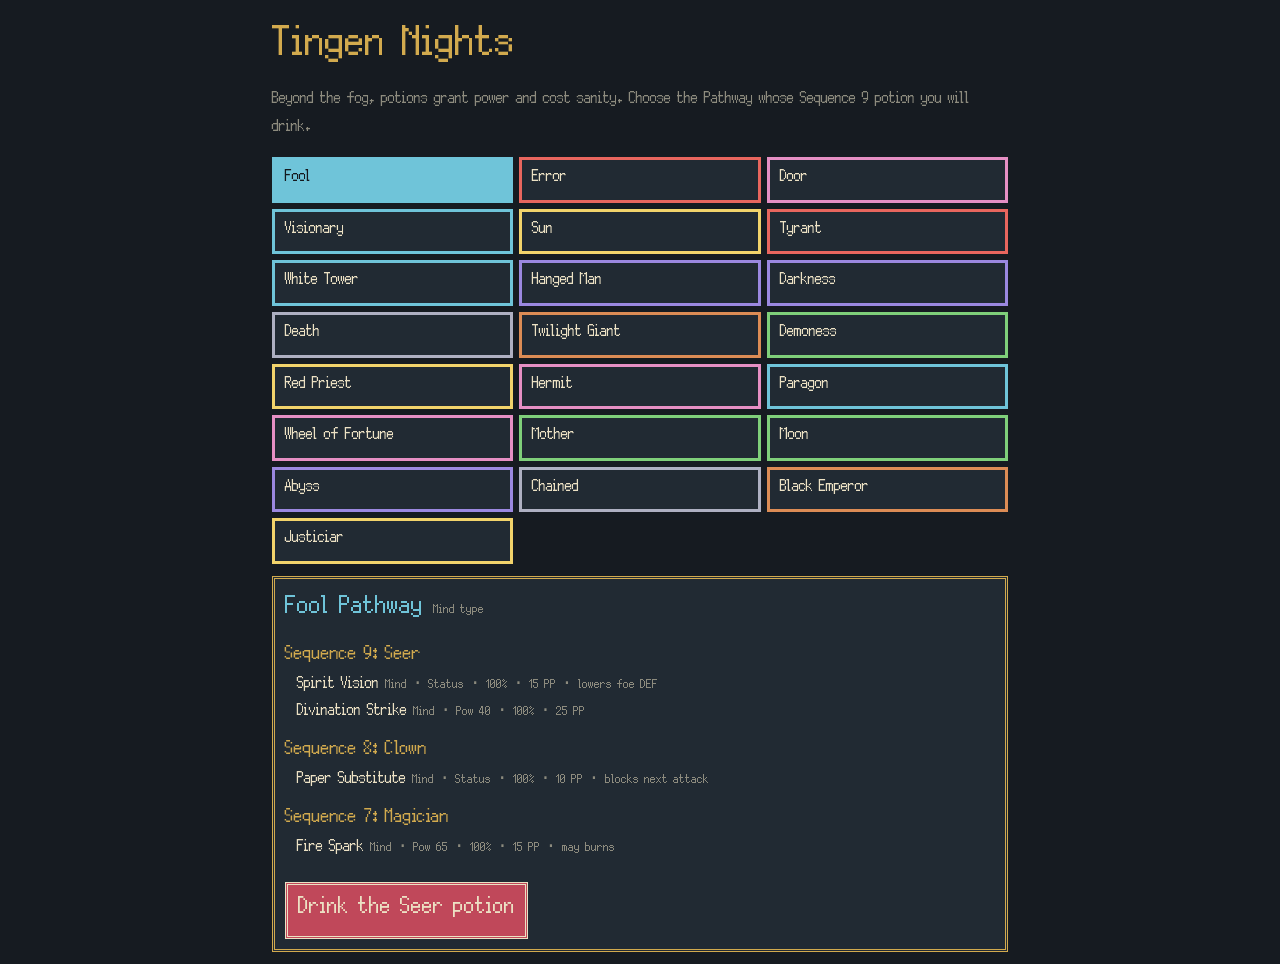
==== game.html @ 0bbe02a6 "Add files via upload" ====
<!DOCTYPE html>
<html lang="en"><head><meta charset="utf-8">
<meta name="viewport" content="width=device-width, initial-scale=1, viewport-fit=cover">
<title>Tingen Nights: a Lord of the Mysteries game</title>
<link rel="icon" href="data:image/svg+xml,<svg xmlns=%22http://www.w3.org/2000/svg%22 viewBox=%220 0 100 100%22><text y=%22.9em%22 font-size=%2290%22>🎩</text></svg>">
<style>
@font-face{font-family:Silver;src:url([data-uri]) format("truetype")}
:root{--bg:#161b21;--pn:#212a33;--ink:#ece1c4;--dim:#8d8b7e;--gold:#d2aa4e;--red:#c0485a;box-sizing:border-box;padding-top:env(safe-area-inset-top,0px);padding-bottom:env(safe-area-inset-bottom,0px);color-scheme:dark}
html{scroll-padding-top:env(safe-area-inset-top,0px);background:var(--bg)}
*{box-sizing:border-box}
body{margin:0;background:var(--bg);color:var(--ink);font:28px/1.15 Silver,monospace;min-height:100vh}
#app{max-width:760px;margin:0 auto;padding:12px}
h1{font-size:64px;margin:6px 0 0;color:var(--gold);font-weight:400;line-height:1}
h2{font-size:38px;margin:0 0 6px;font-weight:400}
small,.dim{color:var(--dim);font-size:19px}
.sub{font-size:24px;color:var(--dim);margin:6px 0 14px}
button{font:inherit;color:var(--ink);background:var(--pn);border:3px double var(--gold);padding:6px 10px;cursor:pointer;text-align:left}
button:hover:not(:disabled),button:focus-visible{background:#33404c;outline:2px solid var(--ink);outline-offset:1px}
button:disabled{opacity:.4;cursor:default}
.box{border:3px double var(--gold);background:var(--pn);padding:10px}
#sg{display:grid;grid-template-columns:repeat(auto-fill,minmax(190px,1fr));gap:6px;margin-bottom:12px}
#sg button{font-size:24px;border-color:var(--c);border-style:solid}
#sg button.on{background:var(--c);color:#14181d}
.sq{margin:8px 0}.sq b{font-weight:400;color:var(--gold)}
.sq div{font-size:24px;padding-left:12px}.sq span{color:var(--dim);font-size:19px}
.go{margin-top:10px;font-size:34px;background:var(--red);border-color:var(--ink)}
.art i{display:inline-block;width:var(--cw);text-align:center;font-style:normal;white-space:pre}
.art div{height:var(--lh);line-height:var(--lh);white-space:nowrap}
#hud{display:grid;gap:4px;font-size:22px;margin-bottom:10px}
#map{font-size:clamp(11px,3.1vw,19px);padding:6px;overflow-x:auto;width:max-content;max-width:100%;margin:0 auto 10px}
#map div{height:1.15em;line-height:1.15em;white-space:nowrap}
#map i{display:inline-block;width:.9em;text-align:center;font-style:normal;color:#4a5662}
#map .w{color:#3a444f}#map .p{color:#fff;background:var(--red)}#map .e{color:var(--red)}#map .h{color:var(--gold)}
#map.box{font-size:clamp(10px,2.6vw,19px)}
#map div.mm{height:auto;line-height:normal;white-space:normal}
#map .mm div{height:.9em;line-height:.9em;white-space:nowrap}
#map .mm i{width:.5em;color:#46525e;background:none}
#map .mm .rf{color:#b5604f}#map .mm .wl{color:#8a8778}#map .mm .wn{color:#e0c05e}#map .mm .dr{color:#b08450}#map .mm .ch{color:#f2d36b}#map .mm .lp{color:#f2d36b}#map .mm .pl{color:#fff}#map .mm .en{color:#e8665e}
#log{min-height:3.5em;font-size:24px;margin-bottom:10px}
#dpad{display:grid;grid-template-columns:repeat(3,64px);gap:4px;justify-content:center}
#dpad button{text-align:center;padding:4px}
#stage{background:#10151a;border:3px double var(--gold);padding:8px;display:grid;gap:10px;font-size:clamp(24px,5.5vw,38px)}
.r1,.r2{display:flex;justify-content:space-between;align-items:center;gap:8px}
.ib{background:var(--pn);border:3px solid var(--ink);padding:6px 10px;font-size:19px;min-width:170px;line-height:1.2}
.ib .nm{font-size:24px}.ib .nm span{color:var(--gold);font-size:19px}
.hit{animation:blink .25s 2}
@keyframes blink{50%{opacity:0}}
@media(prefers-reduced-motion:reduce){.hit{animation:none;opacity:.4}}
.s{padding:0 4px;color:#14181d;background:var(--gold)}
#bottom{display:grid;grid-template-columns:1.2fr 1fr;gap:8px;margin-top:8px}
@media(max-width:560px){#bottom{grid-template-columns:1fr}}
#msg{min-height:116px;padding:10px;border:3px double var(--gold);background:var(--pn);font-size:26px;cursor:pointer}
#menu{display:grid;grid-template-columns:1fr 1fr;gap:6px;align-content:start}
#menu button{font-size:24px;border-width:3px;border-style:double}
#menu button small{display:block;line-height:1.1}
</style></head><body><div id="app"></div>
<script>
const $=s=>document.querySelector(s),sleep=ms=>new Promise(r=>setTimeout(r,ms)),rnd=n=>Math.floor(Math.random()*n);
const TY={L:['Light','#f2d36b'],D:['Dark','#9b88e0'],M:['Mind','#6fc4d9'],F:['Fate','#e68fc4'],B:['Body','#dc8c55'],V:['Life','#7fcf7a'],X:['Death','#aeb0c2'],C:['Chaos','#e8665e']};
const SE=new Set('LD LX DM DV MF MC FB FL BV BC VL VX XM XB CD CF'.split(' '));
const eff=(a,d)=>SE.has(a+d)?2:SE.has(d+a)?.5:1;
const FX={'f.A':'lowers foe ATK','f.D':'lowers foe DEF','f.S':'lowers foe SPD','u.A':'raises ATK','u.D':'raises DEF','u.S':'raises SPD',burn:'burns',psn:'poisons',slp:'sleeps',cnf:'confuses',stn:'stuns',heal:'heals half HP',drain:'drains HP',crit:'high crit',pri:'strikes first',x2:'hits twice',prot:'blocks next attack',recoil:'recoil'};
const fxt=m=>FX[m.fx]?' · '+((m.pw&&/burn|psn|slp|cnf|stn/.test(m.fx))?'may ':'')+FX[m.fx]:'';
// Pathway|Type|Seq9:moves|Seq8:moves|Seq7:moves   (move = name,power,accuracy,pp,effect)
const RAW=`Fool|M|Seer:Spirit Vision,0,100,15,f.D;Divination Strike,40,100,25|Clown:Paper Substitute,0,100,10,prot|Magician:Fire Spark,65,100,15,burn
Error|C|Marauder:Pilfer,40,100,25,f.A;Sleight of Hand,30,100,20,pri|Swindler:Swindle Mind,0,90,10,cnf|Cryptologist:Cryptic Curse,70,90,15,f.D
Door|F|Apprentice:Slam Door,40,100,25;Open Door,0,100,10,u.S|Trickmaster:Trapdoor,55,100,15,stn|Astrologer:Astral Bolt,70,100,15,f.S
Visionary|M|Spectator:Read Emotions,0,100,15,f.A;Psychic Needle,40,100,25|Telepathist:Mind Whisper,0,90,10,cnf|Psychiatrist:Emotion Wave,70,100,15,slp
Sun|L|Bard:Hymn of Light,0,100,10,u.A;Holy Song,40,100,25|Light Supplicant:Flare,55,100,15,burn|Solar High Priest:Holy Flame,75,100,10,burn
Tyrant|C|Sailor:Wind Slash,40,100,25;Sea Chantey,0,100,10,u.A|Folk of Rage:Fury Strike,60,95,15,u.A|Seafarer:Lightning Strike,70,100,15,stn
White Tower|M|Reader:Study Foe,0,100,15,f.D;Page Cut,40,100,25|Student of Ratiocination:Calculated Strike,55,100,15,crit|Detective:Case Closed,75,100,10,crit
Hanged Man|D|Secrets Supplicant:Shadow Prayer,40,100,25;Whisper Secrets,0,100,15,f.D|Listener:Maddening Whispers,0,90,10,cnf|Shadow Ascetic:Shadow Bind,70,95,15,stn
Darkness|D|Sleepless:Moonless Claw,40,100,25;Night Watch,0,100,10,u.D|Midnight Poet:Lullaby Verse,0,75,10,slp|Nightmare:Nightmare Wave,70,95,15,slp
Death|X|Corpse Collector:Grave Chill,40,100,25;Corpse Wall,0,100,10,prot|Gravedigger:Bone Spike,55,100,15,psn|Undying:Undying Touch,70,100,15,drain
Twilight Giant|B|Warrior:Heavy Blow,45,100,25;Battle Cry,0,100,10,u.A|Pugilist:Combo Punch,35,100,15,x2|Weapon Master:Master Slash,75,95,15,crit
Demoness|V|Assassin:Backstab,45,100,20,crit;Poison Dart,35,100,20,psn|Instigator:Incite,0,100,10,cnf|Witch:Hex Bolt,70,100,15,psn
Red Priest|L|Hunter:Fire Arrow,45,100,25;Hunter’s Mark,0,100,10,f.D|Provoker:Taunt,0,100,10,cnf|Pyromaniac:Inferno Bomb,75,90,10,burn
Hermit|F|Mystery Pryer:Mystic Needle,40,100,25;Pry Secrets,0,100,10,f.D|Melee Scholar:Tome Strike,55,100,15|Warlock:Curse Bolt,70,100,15,f.A
Paragon|M|Savant:Tool Strike,40,100,25;Insight,0,100,10,u.A|Archaeologist:Relic Slam,55,100,15|Appraiser:Alchemical Blast,70,100,15,burn
Wheel of Fortune|F|Monster:Lucky Break,40,100,25;Monster Instinct,0,100,10,u.S|Robot:Mechanical Strike,55,100,15|Lucky One:Lucky Strike,70,100,15,crit
Mother|V|Planter:Vine Lash,40,100,25;Sow Seed,0,100,10,heal|Doctor:Treat Wounds,0,100,5,heal|Harvest Priest:Harvest Reap,70,100,15,drain
Moon|V|Apothecary:Potion Splash,40,100,25;Brew Poison,0,90,10,psn|Beast Trainer:Beast Claw,55,100,15|Vampire:Blood Bite,70,100,15,drain
Abyss|D|Criminal:Cheap Shot,40,100,25;Dark Desire,0,100,10,u.A|Unwinged Angel:Wingless Strike,55,100,15|Serial Killer:Slaughter,75,90,10,crit
Chained|X|Prisoner:Chain Whip,40,100,25;Endure Bonds,0,100,10,u.D|Lunatic:Madness Roar,0,90,10,cnf|Werewolf:Werewolf Claw,70,100,15
Black Emperor|B|Lawyer:Cross-Examine,40,100,25;Argue Law,0,100,10,f.A|Barbarian:Barbarian Smash,60,95,15|Briber:Gold Bribe,70,100,15,f.D
Justiciar|L|Arbiter:Gavel Strike,40,100,25;Law’s Mandate,0,100,10,u.D|Sheriff:Pistol Shot,55,100,15|Interrogator:Bright Interrogation,70,100,15,stn`;
const PATHS=RAW.split('\n').map(l=>{const [n,t,...q]=l.split('|');return{n,t,seqs:q.map(s=>{const [sn,ms]=s.split(':');return{n:sn,moves:ms.split(';').map(m=>{const [mn,pw,ac,pp,fx]=m.split(',');return{n:mn,pw:+pw,ac:+ac,pp:+pp,mp:+pp,fx:fx||'',t}})}})}});
const BASE={9:[48,11,10,10,12],8:[68,15,14,13,20],7:[92,19,18,16,30]};
const SYM={L:'*|*',D:'~~~',M:'(@)',F:'<?>',B:'[#]',V:'{+}',X:'(x)',C:'#?#'};
const sprite=t=>String.raw`    .-""""-.
   /  o  o  \
  |    __    |
   \  \__/  /
   /|  ${SYM[t]} |\
  / |       | \
    |_______|
    /__/ \__\ `;
const BACK=String.raw`     ______
    |______|
    __|  |__
   /  \__/  \
  /  /    \  \
 |  |  /\  |  |
 |__|_/  \_|__|`;
const SPR=[String.raw`   .--------.
  /  ______  \
 |  /o\  /o\  |
 |  \_/  \_/  |
  \    /\    /
   \  \__/  /
    '.____.'  `,
String.raw`    .-----.
   /  .-.  \
  |  ( @ )  |
   \  '-'  /
    '-----'\
            \
             o
             |
             o `,
String.raw`     _.--._
    /  *   \
   |  * *   |
    '-.  .-'
   *    ||   *
        ||
    *   ||
        ||  *
        || `,
String.raw`   .--.  .--.
  / ~~ \/ ~~ \
 | (  ) () (  |
 |  ~~ /\ ~~  |
  \ (  )() () /
   '-.____.-'
      |  |
      '--' `,
String.raw`  \  \ | /  /
   \ .-'-. /
 -- ( o o ) --
   / '-.-' \
  /  / | \  \
    /  |  \ `,
String.raw`        __/|
      _/  /
     /___ /
        /  /
       /  /
      / _/
     |/ `,
String.raw`  .-~~-.  .-~~-.
 / ---- \/ ---- \
| ----   | ----  |
| ----   | ----  |
|  ____ /\ ____  |
 \_____/  \_____/
     ' ' ' `,
String.raw`   ~    ~   ~
    ~  ~  ~
  .~~~~~~~~~~.
 ( ~ ~  ~~ ~  )
(~~ ~~~~ ~~ ~~~)
 '~~~~~~~~~~~~'
   ' ~~~~~~ ' `,
String.raw`   _.-'''-._
  /  .--.   '.
 '  /
    /
   /
  /
 /
/ `,
String.raw`     .-==-.
    ( @  @ )
   /|/\/\/\|\
  /\/\/\/\/\/\
  \/ ~~~~~~ \/
   '-.~~~~.-'
      '~~' `,
String.raw`       /\
      /  \
      |  |
      |  |
   ___|__|___
      |  |
      |__|
  ,.-'.||.'-.,
 ~~~~~~~~~~~~~~ `,
String.raw`  _  _      _  _
 ( \/ )====( \/ )
 ( /\ )====( /\ )
  '--'      '--' `,
String.raw` o==============o
  |  /\  /\     |
  | /  \/  \    |
  |   (+)   .   |
  |  .  ,  '    |
  \_ _ __ _ _ _/
   v  v   v  v `,
String.raw`    .-----.
  .'  ___  '.
 <  ( (O) )  >
  '.  '''  .'
    '-----'
   / /  \ \ `,
String.raw` abc  xyz  ~lo
  def  qrs  rem
   ghi  tuv  ips
  jkl  wxy  dol
   mno  zab  or
    pqr  cde  sit
     stu  fgh  am `,
String.raw` .-----.
 | o   |  .---.
 |  o  | | o o |
 |   o | |  o  |
 '-----' | o o |
         '-----' `,
String.raw`     \ | /
   ,--\|/--.
    \  |  /
     '-|-'
       |
  ~~~~~|~~~~~
 ,.,.,.,.,.,.,. `,
String.raw`      .--.
    .'  .'
   /   /
  |   |
   \   \
    '.  '.
      '--' `,
String.raw`  '\ '\ |/ /'
  | || || || |
  | || || || |__
  \          / /
   '.      .'
     |_  _| `,
String.raw`  .--. .--.
 (    X    )
  '--' '--'.--.
        (    )
         '--'.--.
             (    )
              '--' `,
String.raw`  _    _    _
 / \  / \  / \
 |  \/   \/  |
 |  o  o  o  |
 |___________|
 '-----------' `,
String.raw`   .-------.
   |#######|
   '-------'
      \
       \
        \
 ======= \ ===  `];
const art=(s,cw,lh,col)=>`<div class=art style="--cw:${cw}em;--lh:${lh}em;${col?'color:'+col:''}">`+s.split('\n').map(r=>'<div>'+[...r].map(c=>`<i>${c==' '?'&nbsp;':c=='<'?'&lt;':c=='&'?'&amp;':c}</i>`).join('')+'</div>').join('')+'</div>';
const bar=(v,m,n=18)=>{const k=Math.max(v>0?1:0,Math.round(v/m*n)),c=v/m>.5?'#7fcf7a':v/m>.2?'#e5c34f':'#e8665e';return art('['+'#'.repeat(k)+'-'.repeat(n-k)+']',.5,.9,c)};
const MAP=['##################################','#................................#','#.####.####.###.#####.####.#####.#','#.####.####.#H#.#####.####.#####.#','#................................#','#.####.####.###.#####.####.#####.#','#.####.####.###.#####.####.#####.#','#................................#','#.####.####.###.#####.####.#####.#','#.####.####.###.#####.####.#####.#','#................................#','##################################'];
const IT={pot:['Healing Potion','Restores 40 HP'],pel:['Spirit Pellet','+5 PP to every move'],sal:['Cure Salve','Cures status and resets stat changes']};
let G={},sel=0,keyh=null;
const setScreen=h=>{$('#app').innerHTML=h};

function selectScreen(){
  keyh=null;
  setScreen(`<h1>Tingen Nights</h1><p class=sub>Beyond the fog, potions grant power and cost sanity. Choose the Pathway whose Sequence 9 potion you will drink.</p><div id=sg>${PATHS.map((p,i)=>`<button data-i=${i} style="--c:${TY[p.t][1]}">${p.n}</button>`).join('')}</div><div id=sd class=box></div>`);
  $('#sg').onclick=e=>{const b=e.target.closest('button');if(b){sel=+b.dataset.i;detail()}};detail();
}
function detail(){
  [...$('#sg').children].forEach((b,i)=>b.classList.toggle('on',i==sel));
  const P=PATHS[sel];
  $('#sd').innerHTML=`<h2 style="color:${TY[P.t][1]}">${P.n} Pathway <small>${TY[P.t][0]} type</small></h2>`+P.seqs.map((s,i)=>`<div class=sq><b>Sequence ${9-i}: ${s.n}</b>${s.moves.map(m=>`<div>${m.n} <span>${TY[m.t][0]} · ${m.pw?'Pow '+m.pw:'Status'} · ${m.ac}% · ${m.pp} PP${fxt(m)}</span></div>`).join('')}</div>`).join('')+`<button class=go id=go>Drink the ${P.seqs[0].n} potion</button>`;
  $('#go').onclick=()=>start(sel);
}
function mk(p,seq,foe){
  const P=PATHS[p],b=BASE[seq],j=()=>foe?.9+Math.random()*.2:1,moves=[];
  for(let s=9;s>=seq;s--)P.seqs[9-s].moves.forEach(m=>moves.push({...m,mp:m.pp}));
  const hp=Math.round(b[0]*j());
  return{p,seq,foe,sn:P.seqs[9-seq].n,t:P.t,mhp:hp,hp,A:b[1]*j(),D:b[2]*j(),S:b[3]*j(),L:b[4],st:{A:0,D:0,S:0},stat:null,sl:0,cn:0,prot:false,moves};
}
function start(p){
  G={pi:p,seq:9,dig:0,me:mk(p,9),items:{pot:3,pel:2,sal:2},x:1,y:10,en:[],log:`You awaken as a ${PATHS[p].seqs[0].n}. Tingen’s gaslit streets are alive with Beyonders.`};
  for(let i=0;i<4;i++)spawn();city();
}
function spawn(){let x,y;do{x=rnd(34);y=rnd(12)}while(MAP[y][x]!='.'||Math.abs(x-G.x)+Math.abs(y-G.y)<6);G.en.push({x,y,pi:rnd(22)})}
const need=()=>G.seq==9?3:G.seq==8?7:0;
function city(){
  const m=G.me,n=need();
  setScreen(`<div id=hud class=box><div>${PATHS[G.pi].n} Pathway · Sequence ${G.seq}: ${m.sn}</div><div class=dim>HP ${m.hp}/${m.mhp} ${bar(m.hp,m.mhp)}</div><div class=dim>Digestion ${n?bar(G.dig,n,18)+' '+G.dig+'/'+n:'Sequence 7 mastered. Sequence 6 awaits beyond this demo.'}</div><div class=dim>Bag: ${Object.keys(IT).map(k=>IT[k][0]+' x'+G.items[k]).join(' · ')}</div></div><div id=map class=box></div><div id=log class=box></div><div id=dpad><span></span><button data-d=u aria-label=Up>W</button><span></span><button data-d=l aria-label=Left>A</button><button data-d=d aria-label=Down>S</button><button data-d=r aria-label=Right>D</button></div><p class=dim>Walk with WASD or arrows. Touch a <span style="color:var(--red)">red figure</span> to fight. Enter the church (<span style="color:var(--gold)">H</span>) to rest.</p>`);
  drawMap();$('#log').textContent=G.log;
  $('#dpad').onclick=e=>{const b=e.target.closest('button');if(b)step(b.dataset.d)};
  keyh=e=>{const d={w:'u',arrowup:'u',s:'d',arrowdown:'d',a:'l',arrowleft:'l',d:'r',arrowright:'r'}[e.key.toLowerCase()];if(d){e.preventDefault();step(d)}};
}
const wall=(x,y)=>{const c=MAP[y]&&MAP[y][x];return c=='#'||c=='H'};
function tileArt(x,y){
  const c=MAP[y][x];
  if(c=='.'){
    const lamp=[1,6,11,15,21,26,32].includes(x)&&[1,4,7,10].includes(y)&&(x+y)%2==0;
    if(lamp)return[[' (*) ','  |  ','_/|\\_'],'lp'];
    const p=[['.  . ',' .  .','.  . '],[' . . ','. . .',' . . '],['  .  ','.  . ','  .  ']][(x*3+y*5)%3];
    return[wall(x,y-1)?[',,,,,',p[1],p[2]]:p,'st'];
  }
  if(c=='H')return[[' _+_ ','/ + \\','|[H]|'],'ch'];
  const u=!wall(x,y-1),d=!wall(x,y+1),l=!wall(x-1,y),r=!wall(x+1,y);
  if(u)return[[(l?'/':'=')+'==='+(r?'\\':'='),(l?'/':':')+':::'+(r?'\\':':'),(l?'|':'#')+'###'+(r?'|':'#')],'rf'];
  if(x%4==3)return[['/---\\','| | |','|_|_|'],'dr'];
  if(x%2==0)return[['.___.','|[#]|',d?'=====':'|___|'],'wn'];
  return[['-----','|:::|',d?'=====':'|:::|'],'wl'];
}
function drawMap(){
  const VW=11,VH=7,cx=Math.max(0,Math.min(MAP[0].length-VW,G.x-5)),cy=Math.max(0,Math.min(MAP.length-VH,G.y-3));
  let h='';
  for(let ty=0;ty<VH;ty++){
    const row=[];
    for(let tx=0;tx<VW;tx++){
      const x=cx+tx,y=cy+ty;let [L,c]=tileArt(x,y);
      if(x==G.x&&y==G.y){L=[' (o) ','/|@|\\',' / \\ '];c='pl'}
      else if(G.en.some(e=>e.x==x&&e.y==y)){L=[' ,^, ','(o_o)','/| |\\'];c='en'}
      row.push([L,c]);
    }
    for(let k=0;k<3;k++)h+='<div>'+row.map(([L,c])=>[...L[k]].map(ch=>`<i class=${c}>${ch}</i>`).join('')).join('')+'</div>';
  }
  $('#map').innerHTML='<div class=mm>'+h+'</div>';
}
function drawMapOld(){
  $('#map').innerHTML=MAP.map((r,y)=>'<div>'+[...r].map((c,x)=>{
    if(x==G.x&&y==G.y)return'<i class=p>@</i>';if(G.en.some(e=>e.x==x&&e.y==y))return'<i class=e>&amp;</i>';
    return c=='#'?'<i class=w>#</i>':c=='H'?'<i class=h>H</i>':'<i>.</i>'}).join('')+'</div>').join('');
}
const LINES=['Gas lamps hiss. Somewhere a clock tolls midnight.','A newspaper tumbles past: another unexplained disappearance.','A whisper in the fog repeats your name.','The scent of iron and candle wax lingers here.','A stray cat stares at you, then at something behind you.'];
let busy=false;
async function step(d){
  if(busy)return;const v={u:[0,-1],d:[0,1],l:[-1,0],r:[1,0]}[d],nx=G.x+v[0],ny=G.y+v[1];
  if(MAP[ny][nx]=='#')return;G.x=nx;G.y=ny;G.log=Math.random()<.2?LINES[rnd(LINES.length)]:'';
  if(MAP[ny][nx]=='H'){G.me.hp=G.me.mhp;G.me.moves.forEach(m=>m.mp=m.pp);G.log='The Church of the Evernight welcomes you. Your wounds close and your spirit settles.';}
  let hit=G.en.findIndex(e=>e.x==nx&&e.y==ny);
  if(hit<0){G.en.forEach(e=>{if(Math.random()<.6){const o=[[0,1],[0,-1],[1,0],[-1,0]][rnd(4)],tx=e.x+o[0],ty=e.y+o[1];if(MAP[ty]&&MAP[ty][tx]=='.')[e.x,e.y]=[tx,ty]}});hit=G.en.findIndex(e=>e.x==G.x&&e.y==G.y)}
  if(hit<0&&Math.random()<.04){G.en.push({x:G.x,y:G.y,pi:rnd(22),amb:1});hit=G.en.length-1}
  if(hit>=0){busy=true;const e=G.en.splice(hit,1)[0];await fight(e);busy=false}
  city();
}
// ---------- battle ----------
const nm=m=>m.foe?`The ${m.sn}`:'You',ps=m=>m.foe?`The ${m.sn}’s`:'Your';
const sm=(m,k)=>{const s=m.st[k];return s>=0?(2+s)/2:2/(2-s)};
let skip=false;
async function say(t,hold=600){const m=$('#msg');m.textContent='';skip=false;for(const c of t){m.textContent+=c;if(!skip)await sleep(12)}await sleep(skip?150:hold)}
function render(){
  const f=G.foe,m=G.me,box=(x,own)=>`<div class=ib><div class=nm>${own?'You':x.sn} <span>Seq ${x.seq}</span></div><div>${own?PATHS[x.p].n+' · '+x.sn:PATHS[x.p].n+' Pathway'}</div>${bar(x.hp,x.mhp)}<div>${own?x.hp+'/'+x.mhp+' ':''}${x.stat?`<b class=s>${x.stat.toUpperCase()}</b> `:''}${Object.entries(x.st).filter(e=>e[1]).map(e=>e[0]+(e[1]>0?'+':'')+e[1]).join(' ')}</div></div>`;
  $('#fb').innerHTML=box(f,0);$('#pb').innerHTML=box(m,1);
}
const flash=m=>{const e=$(m.foe?'#fs':'#ps');e.classList.add('hit');setTimeout(()=>e.classList.remove('hit'),500)};
function pick(f){
  const mv=f.moves.filter(m=>m.mp>0);if(!mv.length)return{n:'Desperate Strike',pw:40,ac:100,mp:1,fx:'recoil',t:f.t};
  const w=mv.map(m=>m.fx=='prot'?(f.lp?0:1):m.fx=='heal'?(f.hp<f.mhp*.5?5:.2):m.pw?3:1),T=w.reduce((a,b)=>a+b);let r=Math.random()*T;
  for(let i=0;i<mv.length;i++){r-=w[i];if(r<=0){f.lp=mv[i].fx=='prot';return mv[i]}}return mv[0];
}
async function act(a,d,mv){
  if(a.stat=='slp'){if(--a.sl>0){await say(`Slumber holds ${nm(a)}.`);return}a.stat=null;render();await say(`${nm(a)} woke up!`)}
  if(a.stat=='stn'){a.stat=null;render();await say(`Stunned! ${nm(a)} lost the turn.`);return}
  if(a.stat=='cnf'){if(--a.cn<=0){a.stat=null;render();await say(`${nm(a)} shook off the confusion.`)}else if(Math.random()<.33){a.hp=Math.max(0,a.hp-Math.max(2,Math.floor(a.mhp*.1)));flash(a);render();await say(`Confusion strikes ${nm(a)}!`);return}}
  mv.mp--;await say(`${nm(a)} used ${mv.n}!`,300);
  if(mv.fx=='prot'){a.prot=true;await say(`A shield rises around ${nm(a)}.`);return}
  const foeTarget=mv.pw>0||/^(f\.|burn|psn|slp|cnf|stn)/.test(mv.fx);
  if(foeTarget&&d.prot){await say('The attack was deflected!');return}
  if(foeTarget&&Math.random()*100>=mv.ac){await say(`${nm(a)} missed!`);return}
  let tot=0;
  if(mv.pw){
    const e=eff(mv.t,d.t),c=Math.random()<(mv.fx=='crit'?.25:.0625);
    for(let i=0;i<(mv.fx=='x2'?2:1);i++){
      let dm=Math.floor(((2*a.L/5+2)*mv.pw*(a.A*sm(a,'A')*(a.stat=='burn'?.5:1))/(d.D*sm(d,'D')))/50+2);
      dm=Math.max(1,Math.floor(dm*(mv.t==a.t?1.5:1)*e*(c?1.5:1)*(.85+Math.random()*.15)));tot+=dm;d.hp=Math.max(0,d.hp-dm);flash(d);render();await sleep(250)}
    if(c)await say('A critical hit!',300);
    if(e>1)await say('It’s super effective!',400);if(e<1)await say('It’s not very effective...',400);
    if(mv.fx=='drain'){a.hp=Math.min(a.mhp,a.hp+Math.ceil(tot/2));render();await say(`${nm(a)} drained life force!`,300)}
    if(mv.fx=='recoil'){a.hp=Math.max(0,a.hp-Math.max(2,Math.floor(a.mhp*.1)));render();await say(`${nm(a)} was hurt by the recoil!`,300)}
  }
  if(d.hp<=0)return;
  const [k,s]=mv.fx.split('.'),who=k=='u'?a:d;
  if((k=='u'||k=='f')&&s){const delta=(mv.pw?1:2)*(k=='u'?1:-1);who.st[s]=Math.max(-6,Math.min(6,who.st[s]+delta));render();await say(`${ps(who)} ${{A:'ATK',D:'DEF',S:'SPD'}[s]} ${delta>0?'rose':'fell'}${Math.abs(delta)>1?' sharply':''}!`)}
  if(mv.fx=='heal'){a.hp=Math.min(a.mhp,a.hp+Math.floor(a.mhp/2));render();await say(`${nm(a)} recovered HP!`)}
  if(/^(burn|psn|slp|cnf|stn)$/.test(mv.fx)&&!d.stat&&Math.random()<(mv.pw?.3:1)){
    d.stat=mv.fx;d.sl=1+rnd(3);d.cn=2+rnd(3);render();
    await say({burn:`${nm(d)} caught fire!`,psn:`${nm(d)} was poisoned!`,slp:`${nm(d)} fell asleep!`,cnf:`${nm(d)} is confused!`,stn:`${nm(d)} is stunned!`}[mv.fx])}
}
async function round(pm,fm){
  const o=[[G.me,G.foe,pm],[G.foe,G.me,fm]],pr=x=>x[2].fx=='pri'?1:0,sp=x=>x[0].S*sm(x[0],'S');
  o.sort((a,b)=>pr(b)-pr(a)||sp(b)-sp(a)||Math.random()-.5);
  for(const [a,d,mv] of o){if(a.hp<=0||d.hp<=0)break;await act(a,d,mv)}
}
async function eot(){
  for(const x of [G.me,G.foe]){x.prot=false;if(x.hp>0&&(x.stat=='burn'||x.stat=='psn')){x.hp=Math.max(0,x.hp-Math.max(1,Math.floor(x.mhp/8)));flash(x);render();await say(x.stat=='burn'?`Flames sear ${nm(x)}.`:`Poison wracks ${nm(x)}.`,400)}}
}
function choose(){return new Promise(res=>{
  const M=$('#menu'),f=G.foe;
  const main=()=>{$('#msg').textContent='What will you do?';M.innerHTML='<button data-a=f>1. FIGHT</button><button data-a=b>2. BAG</button><button data-a=i>3. FOE INFO</button><button data-a=r>4. RUN</button>'};
  const fight=()=>{M.innerHTML=G.me.moves.map((m,i)=>`<button data-a=m data-i=${i} ${m.mp?'':'disabled'} style="border-color:${TY[m.t][1]}">${i+1}. ${m.n}<small>${TY[m.t][0]} · ${m.pw?'Pow '+m.pw:'Status'} · ${m.mp}/${m.pp} PP</small></button>`).join('')+'<button data-a=back>Back</button>'};
  const bag=()=>{M.innerHTML=Object.keys(IT).map((k,i)=>`<button data-a=t data-k=${k} ${G.items[k]?'':'disabled'}>${i+1}. ${IT[k][0]} x${G.items[k]}<small>${IT[k][1]}</small></button>`).join('')+'<button data-a=back>Back</button>'};
  const info=()=>{const T=Object.keys(TY),w=T.filter(t=>eff(t,f.t)>1).map(t=>TY[t][0]),r=T.filter(t=>eff(t,f.t)<1).map(t=>TY[t][0]);$('#msg').textContent=`${f.sn}, ${PATHS[f.p].n} Pathway (${TY[f.t][0]}). Weak to: ${w.join(', ')||'none'}. Resists: ${r.join(', ')||'none'}.`};
  M.onclick=e=>{const b=e.target.closest('button');if(!b||b.disabled)return;const a=b.dataset.a;
    if(a=='f')fight();else if(a=='b')bag();else if(a=='i')info();else if(a=='back')main();
    else if(a=='r'){M.onclick=null;M.innerHTML='';res({k:'run'})}
    else if(a=='m'){M.onclick=null;M.innerHTML='';res({k:'mv',mv:G.me.moves[+b.dataset.i]})}
    else if(a=='t'){M.onclick=null;M.innerHTML='';res({k:'item',i:b.dataset.k})}};
  keyh=e=>{if(e.key=='Escape')main();else if(/^[1-4]$/.test(e.key)){const b=M.children[+e.key-1];if(b)b.click()}};
  main();
})}
async function fight(en){
  const seq=Math.max(7,G.seq-(Math.random()<.35?1:0)),pi=en.amb?en.pi:en.pi,foe=mk(pi,Math.random()<.35?9:seq,true);
  G.foe=foe;const me=G.me;me.st={A:0,D:0,S:0};me.stat=null;me.prot=false;keyh=null;
  setScreen(`<div id=stage><div class=r1><div id=fb></div><div id=fs>${art(SPR[foe.p],.42,.8,TY[foe.t][1])}</div></div><div class=r2><div id=ps>${art(SPR[me.p],.42,.8,TY[me.t][1])}</div><div id=pb></div></div></div><div id=bottom><div id=msg></div><div id=menu></div></div>`);
  $('#msg').onclick=()=>skip=true;render();
  await say(`${en.amb?'Ambushed! ':''}A ${foe.sn} of the ${PATHS[pi].n} Pathway steps out of the fog!`);
  while(foe.hp>0&&me.hp>0){
    const c=await choose();keyh=null;const fm=pick(foe);
    if(c.k=='run'){if(Math.random()<.6){await say('You slip away into the fog.');return}await say('You can’t escape!');await act(foe,me,fm)}
    else if(c.k=='item'){G.items[c.i]--;
      if(c.i=='pot'){me.hp=Math.min(me.mhp,me.hp+40);await say('You drank a Healing Potion. HP restored!')}
      if(c.i=='pel'){me.moves.forEach(m=>m.mp=Math.min(m.pp,m.mp+5));await say('The Spirit Pellet restores your spirituality.')}
      if(c.i=='sal'){me.stat=null;me.st={A:0,D:0,S:0};await say('The Cure Salve clears your body and mind.')}
      render();await act(foe,me,fm)}
    else await round(c.mv,fm);
    if(foe.hp>0&&me.hp>0)await eot();
  }
  if(me.hp<=0){await say('Your vision fades as the fog swallows you...');G.x=13;G.y=4;me.hp=me.mhp;me.moves.forEach(m=>m.mp=m.pp);G.log='You wake at the doors of the Church of the Evernight, fully restored.';return}
  await say(`The ${foe.sn} collapses. Their Beyonder characteristic dissipates into you.`);
  const g=foe.seq==9?1:foe.seq==8?2:3;
  let log=`Victory! +${g} digestion.`;
  if(Math.random()<.5){const k=Object.keys(IT)[rnd(3)];G.items[k]++;log+=` Found a ${IT[k][0]}.`;await say(`You found a ${IT[k][0]}!`)}
  G.dig+=g;
  if(need()&&G.dig>=need()){
    G.seq--;G.dig=0;const old=G.me.hp/G.me.mhp;G.me=mk(G.pi,G.seq);
    const S=PATHS[G.pi].seqs[9-G.seq];
    await say(`Your potion is fully digested! You advance to Sequence ${G.seq}: ${S.n}.`,900);
    await say(`New abilities: ${S.moves.map(m=>m.n).join(', ')}.`,900);
    log=`Advanced to Sequence ${G.seq}: ${S.n}! You are fully restored.`;
  }
  G.log=log;
}
addEventListener('keydown',e=>{if(keyh)keyh(e)});
selectScreen();
</script></body></html>
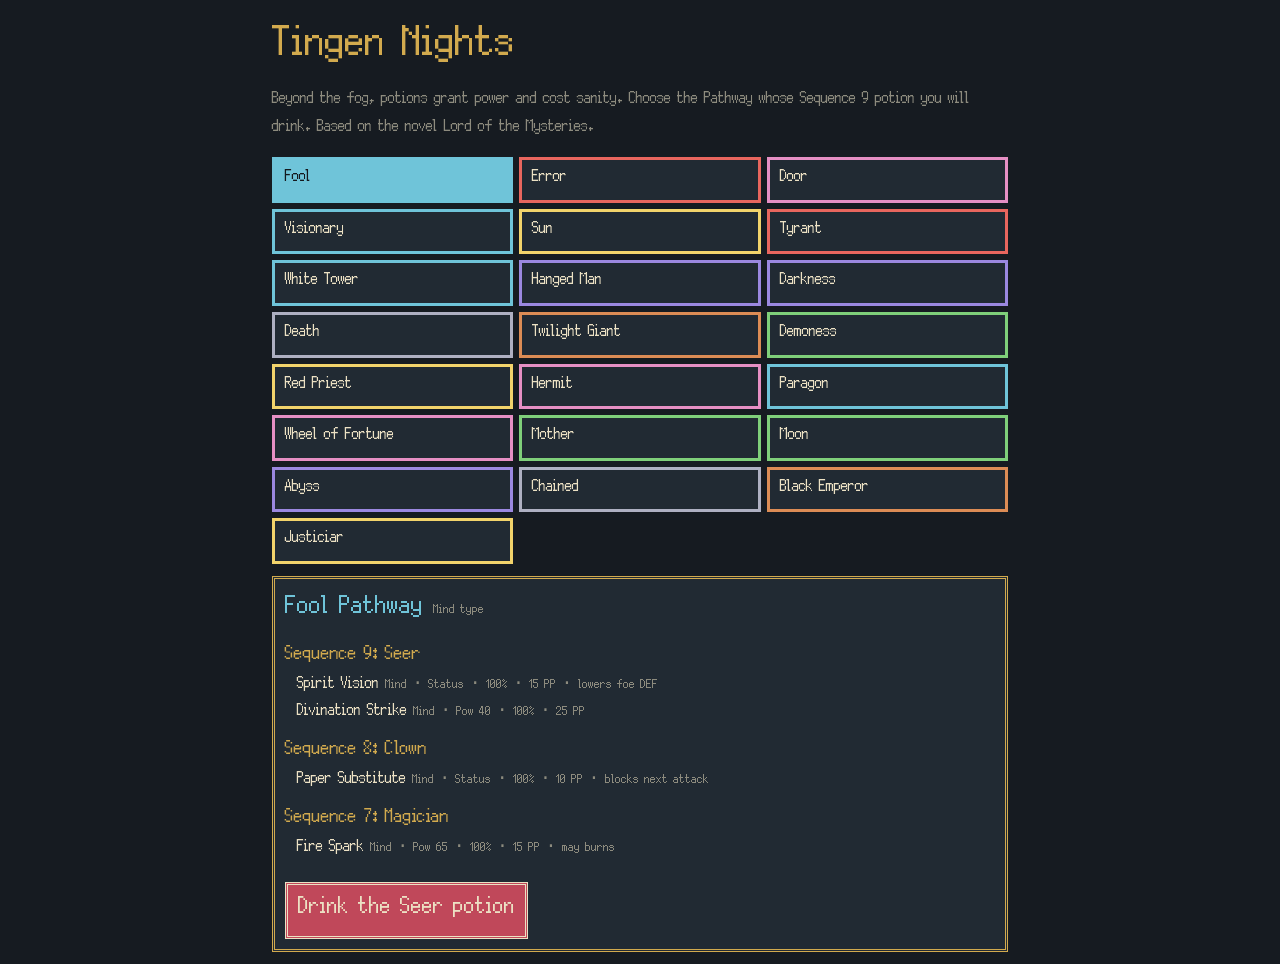
==== commit 56396ca2: "Update game.html" ====
--- a/game.html
+++ b/game.html
@@ -265,7 +265,7 @@
 
 function selectScreen(){
   keyh=null;
-  setScreen(`<h1>Tingen Nights</h1><p class=sub>Beyond the fog, potions grant power and cost sanity. Choose the Pathway whose Sequence 9 potion you will drink.</p><div id=sg>${PATHS.map((p,i)=>`<button data-i=${i} style="--c:${TY[p.t][1]}">${p.n}</button>`).join('')}</div><div id=sd class=box></div>`);
+  setScreen(`<h1>Tingen Nights</h1><p class=sub>Beyond the fog, potions grant power and cost sanity. Choose the Pathway whose Sequence 9 potion you will drink. Based on the novel Lord of the Mysteries.</p><div id=sg>${PATHS.map((p,i)=>`<button data-i=${i} style="--c:${TY[p.t][1]}">${p.n}</button>`).join('')}</div><div id=sd class=box></div>`);
   $('#sg').onclick=e=>{const b=e.target.closest('button');if(b){sel=+b.dataset.i;detail()}};detail();
 }
 function detail(){
